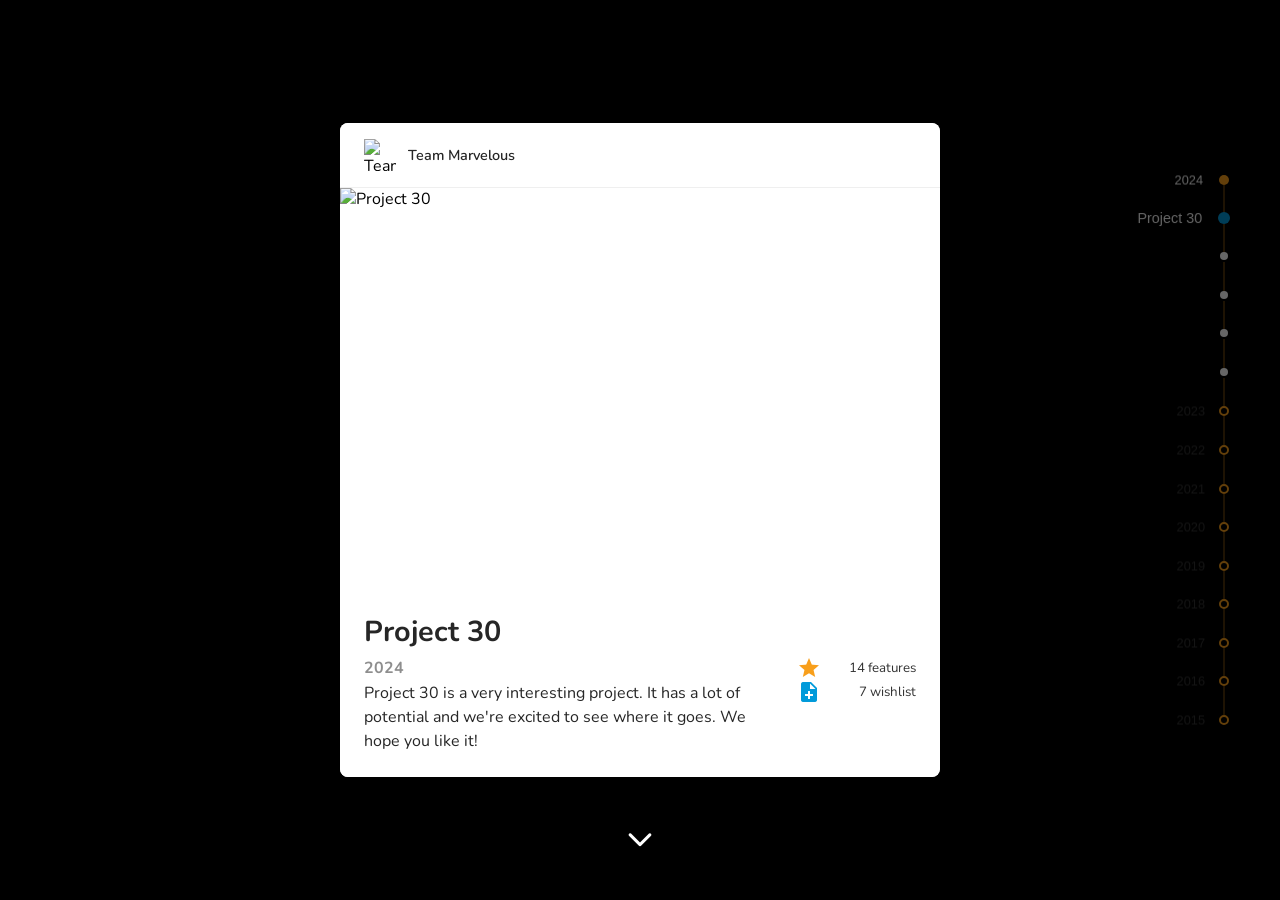
==== index.html @ d54efa5f "Updates" ====
<!doctype html>
<html lang="en">
  <head>
    <meta charset="utf-8" />
    <meta name="viewport" content="width=device-width, initial-scale=1" />
    
		<link href="./_app/immutable/assets/2.CuDhybVO.css" rel="stylesheet">
		<link rel="modulepreload" href="./_app/immutable/entry/start.BtG-6egU.js">
		<link rel="modulepreload" href="./_app/immutable/chunks/B0oz5Fd-.js">
		<link rel="modulepreload" href="./_app/immutable/chunks/B7D_U3YJ.js">
		<link rel="modulepreload" href="./_app/immutable/chunks/BnnYbESU.js">
		<link rel="modulepreload" href="./_app/immutable/chunks/BxOtzc18.js">
		<link rel="modulepreload" href="./_app/immutable/entry/app.BMsmSCIR.js">
		<link rel="modulepreload" href="./_app/immutable/chunks/8NtKeKUa.js">
		<link rel="modulepreload" href="./_app/immutable/chunks/RQvU8z1Y.js">
		<link rel="modulepreload" href="./_app/immutable/chunks/Dx1EFW7C.js">
		<link rel="modulepreload" href="./_app/immutable/nodes/0.Do0iL0iz.js">
		<link rel="modulepreload" href="./_app/immutable/nodes/2.CVY8AYJE.js">
		<link rel="modulepreload" href="./_app/immutable/chunks/C_9NfTqo.js">
		<link rel="modulepreload" href="./_app/immutable/chunks/CAnmf8uT.js">
    <link
      rel="stylesheet"
      href="https://fonts.googleapis.com/css2?family=Material+Symbols+Rounded:opsz,wght,FILL,GRAD@24,400,0,0"
    />

    <title>Planeteer</title>
    <meta
      property="og:image"
      content="https://raw.githubusercontent.com/ghervis/planeteer/refs/heads/gh-pages/images/planeteer.png"
    />
    <meta property="og:title" content="Planeteer" />
    <meta property="og:description" content="Reuse, Refactor, Recycle, Planeteer" />
    <meta property="og:type" content="website" />
    <meta property="og:url" content="https://ghervis.github.io/planeteer/" />
    <meta name="description" content="Ain't nobody got time for that! Rock n' Roll to the world." />
    <meta name="theme-color" content="#F89F1B" />

    <link rel="preconnect" href="https://fonts.googleapis.com" />
    <link rel="preconnect" href="https://fonts.gstatic.com" crossorigin />
    <link
      href="https://fonts.googleapis.com/css2?family=Nunito:ital,wght@0,200..1000;1,200..1000&display=swap"
      rel="stylesheet"
    />
  </head>
  <body>
    <div><!--[--><!--[--><!----><!----><div style="--bg-color: rgb(0, 0, 0);" class="gallery-container svelte-1vor4tb"><!--[!--><div class="loading svelte-1vor4tb">Loading...</div><!--]--></div> <!--[!--><!--]--><!----><!----><!----><!--]--> <!--[!--><!--]--><!--]-->
			
			<script>
				{
					__sveltekit_1yquafp = {
						base: new URL(".", location).pathname.slice(0, -1)
					};

					const element = document.currentScript.parentElement;

					Promise.all([
						import("./_app/immutable/entry/start.BtG-6egU.js"),
						import("./_app/immutable/entry/app.BMsmSCIR.js")
					]).then(([kit, app]) => {
						kit.start(app, element, {
							node_ids: [0, 2],
							data: [null,null],
							form: null,
							error: null
						});
					});
				}
			</script>
		</div>
  </body>
</html>
---- _app/immutable/assets/2.CuDhybVO.css ----
@import"https://fonts.googleapis.com/icon?family=Material+Icons";.timeline-wrapper.svelte-1w5cvtr{position:fixed;right:40px;top:50%;transform:translateY(-50%);height:calc(60vh + 30px);width:32px;z-index:4;opacity:.4;transition:opacity .4s ease;background:transparent;-webkit-backdrop-filter:blur(6px);backdrop-filter:blur(6px);border-radius:10px;cursor:ns-resize}.timeline-wrapper.svelte-1w5cvtr:hover{opacity:1}@media (max-width: 768px){.timeline-wrapper.svelte-1w5cvtr{right:auto;left:20px;width:24px}}.timeline.svelte-1w5cvtr{position:absolute;top:10px;bottom:20px;width:100%;display:flex;flex-direction:column;align-items:center}.timeline-dot.svelte-1w5cvtr,.timeline-year-dot.svelte-1w5cvtr{position:absolute;border:none;border-radius:50%;cursor:pointer;padding:0;left:50%;transform:translate(-50%);transition:all .3s ease}.timeline-dot.svelte-1w5cvtr{width:8px;height:8px;background:#fff;z-index:1;opacity:1;transition:all .3s ease,opacity .3s ease}.timeline-year-dot.svelte-1w5cvtr{width:10px;height:10px;background:rgba(var(--color-orange),1);z-index:2}.timeline-year-dot.svelte-1w5cvtr:not(.active){background:transparent;border:2px solid rgba(var(--color-orange),1)}.timeline-dot.svelte-1w5cvtr:hover,.timeline-dot.active.svelte-1w5cvtr{transform:translate(-50%) scale(1.5);background:rgb(var(--color-blue))}.timeline-title.svelte-1w5cvtr,.timeline-year-label.svelte-1w5cvtr{position:absolute;right:100%;top:50%;transform:translateY(-50%);color:#fff;font-size:.8rem;white-space:nowrap;background:transparent;-webkit-backdrop-filter:blur(6px);backdrop-filter:blur(6px);padding:4px 16px 4px 12px;border-radius:4px;text-align:right;transition:all .3s ease}@media (max-width: 768px){.timeline-title.svelte-1w5cvtr,.timeline-year-label.svelte-1w5cvtr{display:none;right:auto;left:calc(100% + 24px);text-align:left;padding-right:12px;padding-left:16px}}.timeline-title.svelte-1w5cvtr{opacity:0;pointer-events:none;transform:translateY(-50%) scale(.75);padding:4px 3px}.timeline-year-label.svelte-1w5cvtr{opacity:.2;cursor:pointer;pointer-events:auto}.timeline-title.svelte-1w5cvtr:hover,.timeline-year-label.svelte-1w5cvtr:hover{transform:translateY(-50%) translate(5px)}.timeline-year-label.svelte-1w5cvtr:hover{opacity:.8}.timeline-year-label.visible.svelte-1w5cvtr{opacity:1}.timeline-dot.svelte-1w5cvtr:hover .timeline-title:where(.svelte-1w5cvtr),.timeline-dot.active.svelte-1w5cvtr .timeline-title:where(.svelte-1w5cvtr),.timeline-year-label.visible.svelte-1w5cvtr{opacity:1}.timeline-connector.svelte-1w5cvtr{position:absolute;left:50%;transform:translate(-50%);width:2px;background:rgba(var(--color-orange),.3);z-index:0}:root{--color-blue: 0, 154, 218;--color-orange: 248, 159, 27;--color-red: 234, 67, 53;--color-green: 148, 192, 62 }span.material-icons.features.svelte-ww7b40{color:rgb(var(--color-orange))}span.material-icons.wishlist.svelte-ww7b40{color:rgb(var(--color-blue))}.gallery-item.svelte-ww7b40{font-family:Nunito,serif;position:absolute;top:0;left:10%;width:80%;height:100%;transform:translateY(calc(100% * var(--offset, var(--initial-offset, 0))));transition:transform .5s cubic-bezier(.4,0,.2,1);will-change:transform;contain:content;display:flex;justify-content:center;align-items:center;box-sizing:border-box}@media (max-width: 768px){.gallery-item.svelte-ww7b40{padding-bottom:32px}}.content-container.right-content-shown.svelte-ww7b40>.left-content:where(.svelte-ww7b40){width:60%}.content-container.right-content-shown.svelte-ww7b40>.right-content:where(.svelte-ww7b40){width:40%}.left-content.svelte-ww7b40{width:100%;background-color:#fff;transition:width .3s ease;border-top-right-radius:8px;border-bottom-right-radius:8px;max-width:600px}@media (max-width: 768px){.left-content.svelte-ww7b40{border-top-right-radius:8px;border-bottom-right-radius:8px}}.right-content.svelte-ww7b40{width:0;background-color:#fff;border-radius:0 8px 8px 0;max-height:100%;max-width:400px}.right-content-header.svelte-ww7b40{display:flex;align-items:center;padding:1rem 1.5rem;border-bottom:1px solid #efefef;min-height:32px;padding-left:0}button.collapse-button.svelte-ww7b40{background:unset;border:unset;padding:unset;margin:unset;color:unset;outline:unset;cursor:pointer}.right-content-scrollable.svelte-ww7b40{max-height:calc(100% - 6rem);overflow-y:auto;padding:1rem 1.5rem;margin:0}.content-container.svelte-ww7b40{width:100%;max-width:600px;background-color:#fff;border-radius:8px;overflow:hidden;display:flex;flex-direction:row;transition:max-width .3s ease;max-height:700px}.content-container.svelte-ww7b40.right-content-shown{max-width:1000px}@media (max-width: 768px){.content-container.svelte-ww7b40{transform:scale(.9)}}.gallery-image.svelte-ww7b40{width:100%;height:400px;object-fit:cover;position:relative;display:block;max-height:400px}@media (max-width: 768px){.gallery-image.svelte-ww7b40{height:300px}}.item-details.svelte-ww7b40{display:flex;flex-direction:column;position:relative;z-index:2;color:#333;text-align:left;padding:1.5rem;width:100%;box-sizing:border-box}@media (max-width: 768px){.item-details.svelte-ww7b40{padding:1rem}}.details-full-width.svelte-ww7b40{width:100%;margin-bottom:.1rem}.details-horizontal.svelte-ww7b40{display:flex;width:100%}.details-left.svelte-ww7b40,.details-right.svelte-ww7b40{display:flex;flex-direction:column}.details-left.svelte-ww7b40{flex:7;padding-right:1rem}.description.svelte-ww7b40{max-height:117px;overflow-y:auto}.details-right.svelte-ww7b40{flex:2;text-align:right}.details-right.svelte-ww7b40 button:where(.svelte-ww7b40){font-family:Nunito,serif;background:unset;border:unset;padding:unset;margin:unset;color:unset;outline:unset;display:flex;align-items:center;justify-content:flex-end;cursor:pointer}.details-right.svelte-ww7b40 button:where(.svelte-ww7b40) span:where(.svelte-ww7b40):nth-child(1){margin-right:auto}@media (max-width: 768px){.details-right.svelte-ww7b40{padding-left:0}}.team-info.svelte-ww7b40{display:flex;align-items:center;padding:1rem 1.5rem;border-bottom:1px solid #efefef}@media (max-width: 768px){.team-info.svelte-ww7b40{padding:.75rem 1rem}}.team-logo.svelte-ww7b40{width:32px;height:32px;margin-right:.75rem;object-fit:contain}.team-name.svelte-ww7b40{font-size:.9rem;font-weight:600;color:#262626}h2.svelte-ww7b40{margin:0 0 .2rem;font-size:1.8rem;color:#262626}@media (max-width: 768px){h2.svelte-ww7b40{font-size:1.4rem}}p.svelte-ww7b40{margin:0;font-size:1rem;line-height:1.5;color:#262626}@media (max-width: 768px){p.svelte-ww7b40{font-size:.9rem}}.year.svelte-ww7b40{font-size:1rem;font-weight:700;margin:0 0 .1rem;color:#8e8e8e}.item-title.svelte-ww7b40{width:100%}.material-icons.svelte-ww7b40{vertical-align:middle;margin-right:.25rem}.bottom-content.svelte-ww7b40{padding:0;height:0;max-height:0}.bottom-content.svelte-ww7b40.show-bottom-content{height:180px;max-height:180px;padding:1rem;box-sizing:border-box}.bottom-content.svelte-ww7b40.show-bottom-content ul.bottom-content-scrollable:where(.svelte-ww7b40){overflow-y:auto;max-height:calc(100% - 2rem);padding:1rem 0 0 1.5rem;margin:0}.bottom-content.svelte-ww7b40 .bottom-content-header:where(.svelte-ww7b40){display:flex;align-items:center}@media (max-width: 1100px){.full-item-field-detail.svelte-ww7b40{display:none}}.nav-button.svelte-1gaw1qm{position:fixed;left:50%;transform:translate(-50%);z-index:3;background:transparent;border:none;color:#fff;padding:1rem;font-size:48px;cursor:pointer;width:80px;height:80px;display:flex;align-items:center;justify-content:center}.nav-button.svelte-1gaw1qm:hover{background:transparent}.prev.svelte-1gaw1qm{top:20px}.next.svelte-1gaw1qm{bottom:20px}.material-symbols-rounded.svelte-1gaw1qm{font-variation-settings:"FILL" 0,"wght" 400,"GRAD" 0,"opsz" 48;font-size:inherit}.gallery-container.svelte-1vor4tb{width:100%;height:100vh;position:relative;overflow:hidden;touch-action:none;background:var(--bg-color);transition:background-color .5s ease-in-out}.background.svelte-1vor4tb{position:absolute;top:0;left:0;width:100%;height:100%;background-image:var(--bg-image);background-size:cover;background-position:center;z-index:0;transition:background-image .5s ease-in-out}.background.svelte-1vor4tb:before{content:"";position:absolute;top:0;right:0;bottom:0;left:0;background:linear-gradient(180deg,#0000001a,#000);backdrop-filter:blur(10px);-webkit-backdrop-filter:blur(10px)}html{scroll-snap-type:y mandatory;overflow-y:scroll}body{margin:0;padding:0}.loading.svelte-1vor4tb{position:absolute;top:50%;left:50%;transform:translate(-50%,-50%);color:#fff;font-size:1.2rem}
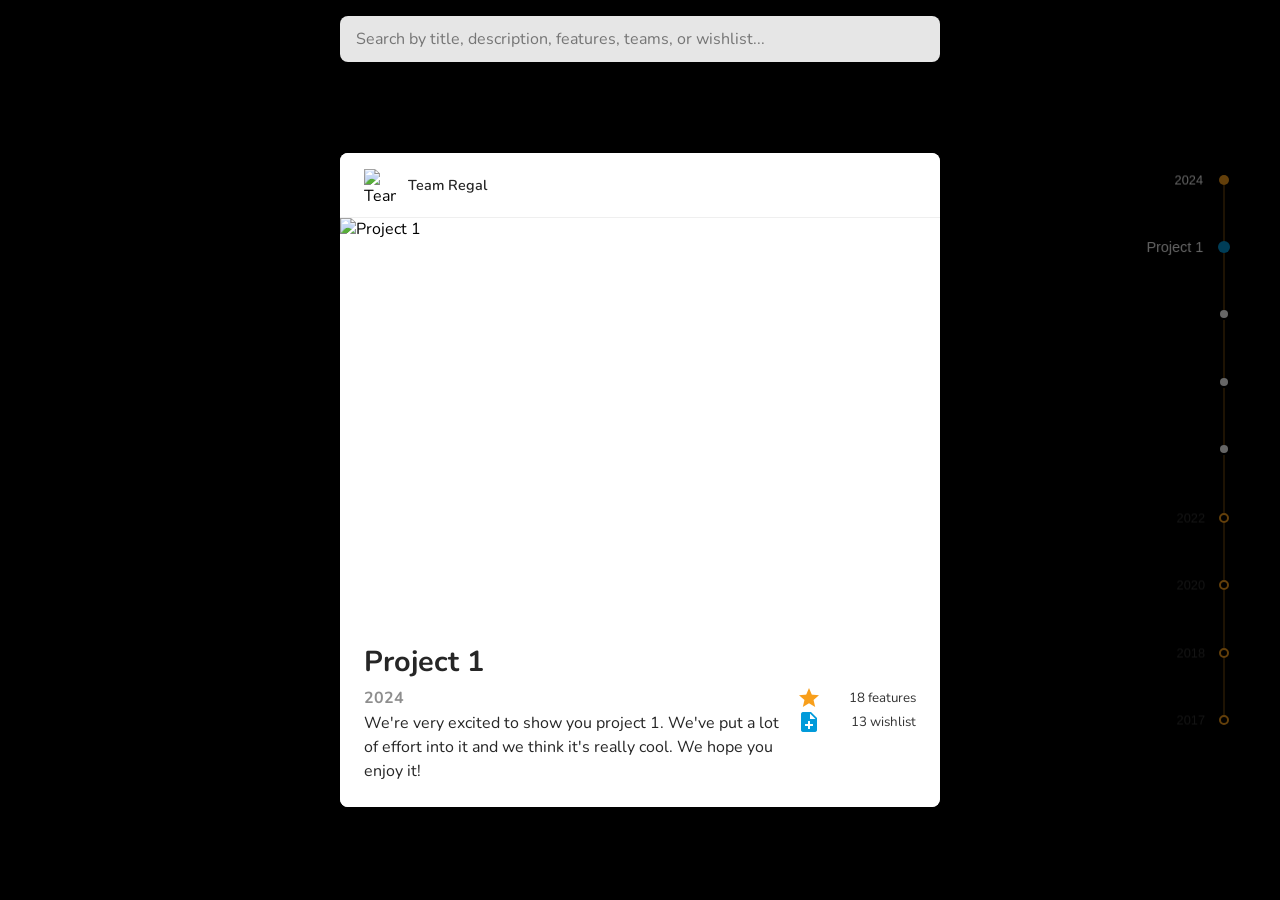
==== commit d2766b52: "Updates" ====
--- a/index.html
+++ b/index.html
@@ -4,20 +4,20 @@
     <meta charset="utf-8" />
     <meta name="viewport" content="width=device-width, initial-scale=1" />
     
-		<link href="./_app/immutable/assets/2.CuDhybVO.css" rel="stylesheet">
-		<link rel="modulepreload" href="./_app/immutable/entry/start.BtG-6egU.js">
-		<link rel="modulepreload" href="./_app/immutable/chunks/B0oz5Fd-.js">
-		<link rel="modulepreload" href="./_app/immutable/chunks/B7D_U3YJ.js">
-		<link rel="modulepreload" href="./_app/immutable/chunks/BnnYbESU.js">
-		<link rel="modulepreload" href="./_app/immutable/chunks/BxOtzc18.js">
-		<link rel="modulepreload" href="./_app/immutable/entry/app.BMsmSCIR.js">
-		<link rel="modulepreload" href="./_app/immutable/chunks/8NtKeKUa.js">
-		<link rel="modulepreload" href="./_app/immutable/chunks/RQvU8z1Y.js">
-		<link rel="modulepreload" href="./_app/immutable/chunks/Dx1EFW7C.js">
-		<link rel="modulepreload" href="./_app/immutable/nodes/0.Do0iL0iz.js">
-		<link rel="modulepreload" href="./_app/immutable/nodes/2.CVY8AYJE.js">
-		<link rel="modulepreload" href="./_app/immutable/chunks/C_9NfTqo.js">
-		<link rel="modulepreload" href="./_app/immutable/chunks/CAnmf8uT.js">
+		<link href="./_app/immutable/assets/2.BUpnsrVf.css" rel="stylesheet">
+		<link rel="modulepreload" href="./_app/immutable/entry/start.DqGJaXTr.js">
+		<link rel="modulepreload" href="./_app/immutable/chunks/C35zozBn.js">
+		<link rel="modulepreload" href="./_app/immutable/chunks/IzBXGBAU.js">
+		<link rel="modulepreload" href="./_app/immutable/chunks/C_ap5K7M.js">
+		<link rel="modulepreload" href="./_app/immutable/chunks/8AIisd1B.js">
+		<link rel="modulepreload" href="./_app/immutable/entry/app.CeAHytTu.js">
+		<link rel="modulepreload" href="./_app/immutable/chunks/DQSdz0le.js">
+		<link rel="modulepreload" href="./_app/immutable/chunks/BuSb8nyt.js">
+		<link rel="modulepreload" href="./_app/immutable/chunks/Dui2HwBD.js">
+		<link rel="modulepreload" href="./_app/immutable/nodes/0.BDN2TZYh.js">
+		<link rel="modulepreload" href="./_app/immutable/nodes/2.CTAC4tTc.js">
+		<link rel="modulepreload" href="./_app/immutable/chunks/CnhSdETM.js">
+		<link rel="modulepreload" href="./_app/immutable/chunks/Dq9QsnMz.js">
     <link
       rel="stylesheet"
       href="https://fonts.googleapis.com/css2?family=Material+Symbols+Rounded:opsz,wght,FILL,GRAD@24,400,0,0"
@@ -43,19 +43,19 @@
     />
   </head>
   <body>
-    <div><!--[--><!--[--><!----><!----><div style="--bg-color: rgb(0, 0, 0);" class="gallery-container svelte-1vor4tb"><!--[!--><div class="loading svelte-1vor4tb">Loading...</div><!--]--></div> <!--[!--><!--]--><!----><!----><!----><!--]--> <!--[!--><!--]--><!--]-->
+    <div><!--[--><!--[--><!----><!----><div class="search-wrapper svelte-egryol"><div class="search-container svelte-egryol"><input type="text" class="search-input svelte-egryol" placeholder="Search by title, description, features, teams, or wishlist..." value=""> <!--[!--><!--]--></div></div><!----> <div style="--bg-color: rgb(0, 0, 0);" class="gallery-container svelte-1wf5hht"><!--[!--><!--[!--><div class="loading svelte-1wf5hht">Loading...</div><!--]--><!--]--></div> <!--[!--><!--]--><!----><!----><!----><!--]--> <!--[!--><!--]--><!--]-->
 			
 			<script>
 				{
-					__sveltekit_1yquafp = {
+					__sveltekit_1pl9yut = {
 						base: new URL(".", location).pathname.slice(0, -1)
 					};
 
 					const element = document.currentScript.parentElement;
 
 					Promise.all([
-						import("./_app/immutable/entry/start.BtG-6egU.js"),
-						import("./_app/immutable/entry/app.BMsmSCIR.js")
+						import("./_app/immutable/entry/start.DqGJaXTr.js"),
+						import("./_app/immutable/entry/app.CeAHytTu.js")
 					]).then(([kit, app]) => {
 						kit.start(app, element, {
 							node_ids: [0, 2],
--- a/_app/immutable/assets/2.BUpnsrVf.css
+++ b/_app/immutable/assets/2.BUpnsrVf.css
@@ -0,0 +1 @@
+@import"https://fonts.googleapis.com/icon?family=Material+Icons";.timeline-wrapper.svelte-1w5cvtr{position:fixed;right:40px;top:50%;transform:translateY(-50%);height:calc(60vh + 30px);width:32px;z-index:4;opacity:.4;transition:opacity .4s ease;background:transparent;-webkit-backdrop-filter:blur(6px);backdrop-filter:blur(6px);border-radius:10px;cursor:ns-resize}.timeline-wrapper.svelte-1w5cvtr:hover{opacity:1}@media (max-width: 768px){.timeline-wrapper.svelte-1w5cvtr{right:auto;left:20px;width:24px}}.timeline.svelte-1w5cvtr{position:absolute;top:10px;bottom:20px;width:100%;display:flex;flex-direction:column;align-items:center}.timeline-dot.svelte-1w5cvtr,.timeline-year-dot.svelte-1w5cvtr{position:absolute;border:none;border-radius:50%;cursor:pointer;padding:0;left:50%;transform:translate(-50%);transition:all .3s ease}.timeline-dot.svelte-1w5cvtr{width:8px;height:8px;background:#fff;z-index:1;opacity:1;transition:all .3s ease,opacity .3s ease}.timeline-year-dot.svelte-1w5cvtr{width:10px;height:10px;background:rgba(var(--color-orange),1);z-index:2}.timeline-year-dot.svelte-1w5cvtr:not(.active){background:transparent;border:2px solid rgba(var(--color-orange),1)}.timeline-dot.svelte-1w5cvtr:hover,.timeline-dot.active.svelte-1w5cvtr{transform:translate(-50%) scale(1.5);background:rgb(var(--color-blue))}.timeline-title.svelte-1w5cvtr,.timeline-year-label.svelte-1w5cvtr{position:absolute;right:100%;top:50%;transform:translateY(-50%);color:#fff;font-size:.8rem;white-space:nowrap;background:transparent;-webkit-backdrop-filter:blur(6px);backdrop-filter:blur(6px);padding:4px 16px 4px 12px;border-radius:4px;text-align:right;transition:all .3s ease}@media (max-width: 768px){.timeline-title.svelte-1w5cvtr,.timeline-year-label.svelte-1w5cvtr{display:none;right:auto;left:calc(100% + 24px);text-align:left;padding-right:12px;padding-left:16px}}.timeline-title.svelte-1w5cvtr{opacity:0;pointer-events:none;transform:translateY(-50%) scale(.75);padding:4px 3px}.timeline-year-label.svelte-1w5cvtr{opacity:.2;cursor:pointer;pointer-events:auto}.timeline-title.svelte-1w5cvtr:hover,.timeline-year-label.svelte-1w5cvtr:hover{transform:translateY(-50%) translate(5px)}.timeline-year-label.svelte-1w5cvtr:hover{opacity:.8}.timeline-year-label.visible.svelte-1w5cvtr{opacity:1}.timeline-dot.svelte-1w5cvtr:hover .timeline-title:where(.svelte-1w5cvtr),.timeline-dot.active.svelte-1w5cvtr .timeline-title:where(.svelte-1w5cvtr),.timeline-year-label.visible.svelte-1w5cvtr{opacity:1}.timeline-connector.svelte-1w5cvtr{position:absolute;left:50%;transform:translate(-50%);width:2px;background:rgba(var(--color-orange),.3);z-index:0}:root{--color-blue: 0, 154, 218;--color-orange: 248, 159, 27;--color-red: 234, 67, 53;--color-green: 148, 192, 62 }span.material-icons.features.svelte-cksm09{color:rgb(var(--color-orange))}span.material-icons.wishlist.svelte-cksm09{color:rgb(var(--color-blue))}.gallery-item.svelte-cksm09{font-family:Nunito,serif;position:absolute;top:60px;left:10%;width:80%;height:calc(100% - 60px);transform:translateY(calc(100% * var(--offset, var(--initial-offset, 0))));transition:transform .5s cubic-bezier(.4,0,.2,1);will-change:transform;contain:content;display:flex;justify-content:center;align-items:center;box-sizing:border-box}@media (max-width: 768px){.gallery-item.svelte-cksm09{padding-bottom:32px;top:80px;height:calc(100% - 80px)}}.content-container.right-content-shown.svelte-cksm09>.left-content:where(.svelte-cksm09){width:60%}.content-container.right-content-shown.svelte-cksm09>.right-content:where(.svelte-cksm09){width:40%}.left-content.svelte-cksm09{width:100%;background-color:#fff;transition:width .3s ease;border-top-right-radius:8px;border-bottom-right-radius:8px;max-width:600px}@media (max-width: 768px){.left-content.svelte-cksm09{border-top-right-radius:8px;border-bottom-right-radius:8px}}.right-content.svelte-cksm09{width:0;background-color:#fff;border-radius:0 8px 8px 0;max-height:100%;max-width:400px}.right-content-header.svelte-cksm09{display:flex;align-items:center;padding:1rem 1.5rem;border-bottom:1px solid #efefef;min-height:32px;padding-left:0}button.collapse-button.svelte-cksm09{background:unset;border:unset;padding:unset;margin:unset;color:unset;outline:unset;cursor:pointer}.right-content-scrollable.svelte-cksm09{max-height:calc(100% - 6rem);overflow-y:auto;padding:1rem 1.5rem;margin:0}.content-container.svelte-cksm09{width:100%;max-width:600px;background-color:#fff;border-radius:8px;overflow:hidden;display:flex;flex-direction:row;transition:max-width .3s ease;max-height:700px}.content-container.svelte-cksm09.right-content-shown{max-width:1000px}@media (max-width: 768px){.content-container.svelte-cksm09{transform:scale(.9)}}.gallery-image.svelte-cksm09{width:100%;height:400px;object-fit:cover;position:relative;display:block;max-height:400px}@media (max-width: 768px){.gallery-image.svelte-cksm09{height:300px}}.item-details.svelte-cksm09{display:flex;flex-direction:column;position:relative;z-index:2;color:#333;text-align:left;padding:1.5rem;width:100%;box-sizing:border-box}@media (max-width: 768px){.item-details.svelte-cksm09{padding:1rem}}.details-full-width.svelte-cksm09{width:100%;margin-bottom:.1rem}.details-horizontal.svelte-cksm09{display:flex;width:100%}.details-left.svelte-cksm09,.details-right.svelte-cksm09{display:flex;flex-direction:column}.details-left.svelte-cksm09{flex:7;padding-right:1rem}.description.svelte-cksm09{max-height:117px;overflow-y:auto}.details-right.svelte-cksm09{flex:2;text-align:right}.details-right.svelte-cksm09 button:where(.svelte-cksm09){font-family:Nunito,serif;background:unset;border:unset;padding:unset;margin:unset;color:unset;outline:unset;display:flex;align-items:center;justify-content:flex-end;cursor:pointer}.details-right.svelte-cksm09 button:where(.svelte-cksm09) span:where(.svelte-cksm09):nth-child(1){margin-right:auto}@media (max-width: 768px){.details-right.svelte-cksm09{padding-left:0}}.team-info.svelte-cksm09{display:flex;align-items:center;padding:1rem 1.5rem;border-bottom:1px solid #efefef}@media (max-width: 768px){.team-info.svelte-cksm09{padding:.75rem 1rem}}.team-logo.svelte-cksm09{width:32px;height:32px;margin-right:.75rem;object-fit:contain}.team-name.svelte-cksm09{font-size:.9rem;font-weight:600;color:#262626}h2.svelte-cksm09{margin:0 0 .2rem;font-size:1.8rem;color:#262626}@media (max-width: 768px){h2.svelte-cksm09{font-size:1.4rem}}p.svelte-cksm09{margin:0;font-size:1rem;line-height:1.5;color:#262626}@media (max-width: 768px){p.svelte-cksm09{font-size:.9rem}}.year.svelte-cksm09{font-size:1rem;font-weight:700;margin:0 0 .1rem;color:#8e8e8e}.item-title.svelte-cksm09{width:100%}.material-icons.svelte-cksm09{vertical-align:middle;margin-right:.25rem}.bottom-content.svelte-cksm09{padding:0;height:0;max-height:0}.bottom-content.svelte-cksm09.show-bottom-content{height:180px;max-height:180px;padding:1rem;box-sizing:border-box}.bottom-content.svelte-cksm09.show-bottom-content ul.bottom-content-scrollable:where(.svelte-cksm09){overflow-y:auto;max-height:calc(100% - 2rem);padding:1rem 0 0 1.5rem;margin:0}.bottom-content.svelte-cksm09 .bottom-content-header:where(.svelte-cksm09){display:flex;align-items:center}@media (max-width: 1100px){.full-item-field-detail.svelte-cksm09{display:none}}.search-wrapper.svelte-egryol{position:fixed;top:1rem;left:10%;width:80%;z-index:1000;display:flex;justify-content:center}.search-container.svelte-egryol{width:100%;max-width:600px;transition:max-width .3s ease;position:relative}.search-input.svelte-egryol{width:100%;padding:.75rem 1rem;border:none;border-radius:8px;background:#ffffffe6;backdrop-filter:blur(10px);-webkit-backdrop-filter:blur(10px);font-family:Nunito,sans-serif;font-size:1rem;color:#262626;box-shadow:0 2px 8px #0000001a;transition:all .3s ease;box-sizing:border-box}.search-input.svelte-egryol:focus{outline:none;background:#fff;box-shadow:0 4px 12px #00000026}.results-counter.svelte-egryol{position:absolute;left:0;right:0;text-align:center;padding:.5rem;color:#ffffffe6;font-size:.9rem;font-family:Nunito,sans-serif;text-shadow:0 1px 2px rgba(0,0,0,.2);margin-top:.25rem;text-align:right;padding-right:0}.results-counter.no-results.svelte-egryol{color:#ffc8c8e6}@media (max-width: 768px){.search-wrapper.svelte-egryol{transform:scale(.9)}.results-counter.svelte-egryol{font-size:.8rem}}.nav-button.svelte-14p76ej{position:fixed;left:50%;transform:translate(-50%);z-index:3;background:transparent;border:none;color:#fff;padding:1rem;font-size:48px;cursor:pointer;width:80px;height:80px;display:flex;align-items:center;justify-content:center}.nav-button.svelte-14p76ej:hover{background:transparent}.prev.svelte-14p76ej{top:70px}.next.svelte-14p76ej{bottom:60px}@media (max-width: 768px){.nav-button.svelte-14p76ej{left:auto;right:5px;transform:none;width:36px;height:36px;font-size:36px;padding:.5em}.prev.svelte-14p76ej{top:30%}.next.svelte-14p76ej{bottom:30%}}.material-symbols-rounded.svelte-14p76ej{font-variation-settings:"FILL" 0,"wght" 400,"GRAD" 0,"opsz" 48;font-size:inherit}.gallery-container.svelte-1wf5hht{width:100%;height:100vh;position:relative;overflow:hidden;touch-action:none;background:var(--bg-color);transition:background-color .5s ease-in-out}.background.svelte-1wf5hht{position:absolute;top:0;left:0;width:100%;height:100%;background-image:var(--bg-image);background-size:cover;background-position:center;z-index:0;transition:background-image .5s ease-in-out}.background.svelte-1wf5hht:before{content:"";position:absolute;top:0;right:0;bottom:0;left:0;background:linear-gradient(180deg,#0000001a,#000);backdrop-filter:blur(10px);-webkit-backdrop-filter:blur(10px)}html{scroll-snap-type:y mandatory;overflow-y:scroll}body{margin:0;padding:0}.loading.svelte-1wf5hht{position:absolute;top:50%;left:50%;transform:translate(-50%,-50%);color:#fff;font-size:1.2rem}.no-results.svelte-1wf5hht{position:absolute;top:50%;left:50%;transform:translate(-50%,-50%);color:#fff;font-size:1.2rem;text-align:center}
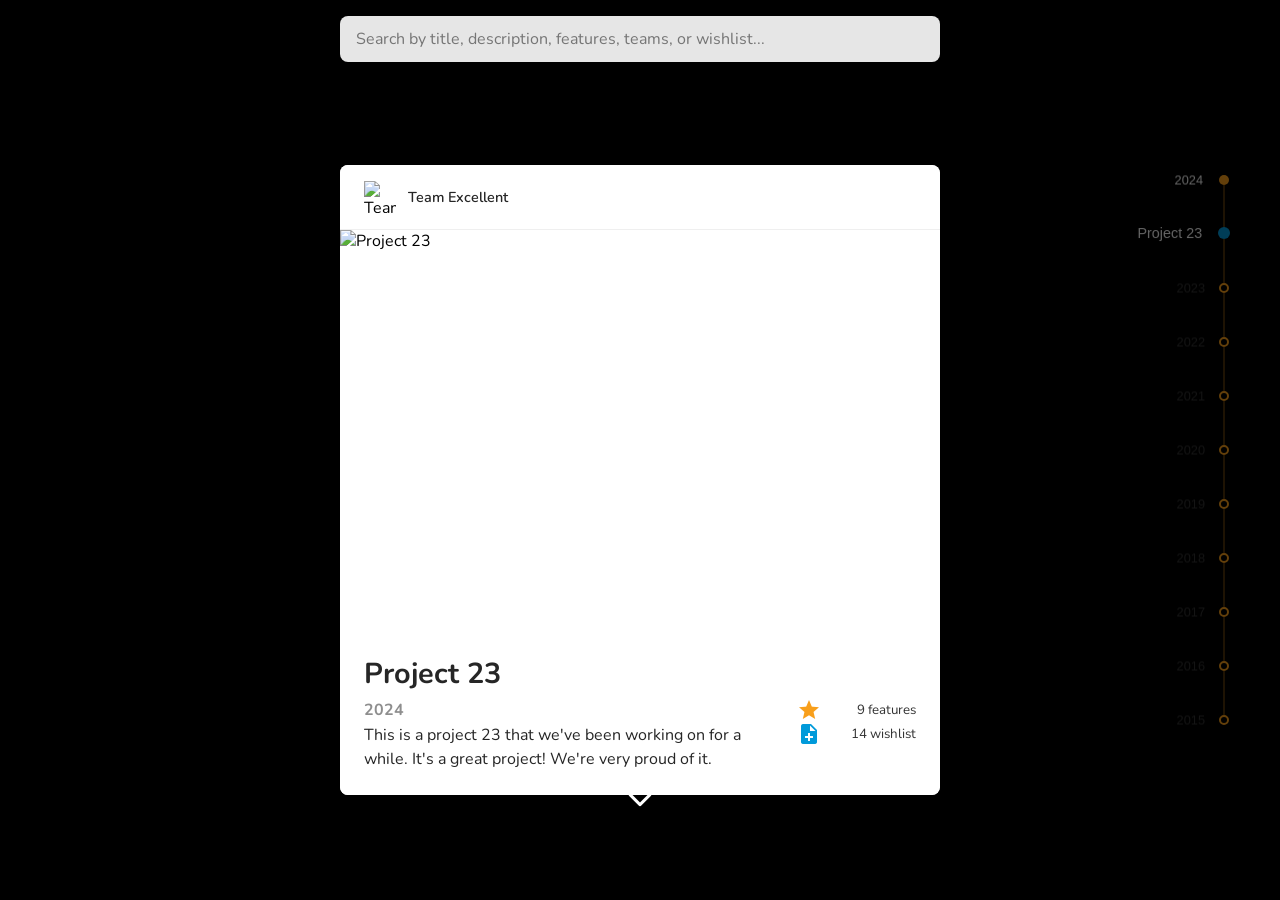
==== commit 60bef500: "Updates" ====
--- a/index.html
+++ b/index.html
@@ -4,18 +4,18 @@
     <meta charset="utf-8" />
     <meta name="viewport" content="width=device-width, initial-scale=1" />
     
-		<link href="./_app/immutable/assets/2.BUpnsrVf.css" rel="stylesheet">
-		<link rel="modulepreload" href="./_app/immutable/entry/start.DqGJaXTr.js">
-		<link rel="modulepreload" href="./_app/immutable/chunks/C35zozBn.js">
+		<link href="./_app/immutable/assets/2.DR2ooEV1.css" rel="stylesheet">
+		<link rel="modulepreload" href="./_app/immutable/entry/start.yQ0Zn6o1.js">
+		<link rel="modulepreload" href="./_app/immutable/chunks/DRlhQYJe.js">
 		<link rel="modulepreload" href="./_app/immutable/chunks/IzBXGBAU.js">
-		<link rel="modulepreload" href="./_app/immutable/chunks/C_ap5K7M.js">
+		<link rel="modulepreload" href="./_app/immutable/chunks/CisdJSqo.js">
 		<link rel="modulepreload" href="./_app/immutable/chunks/8AIisd1B.js">
-		<link rel="modulepreload" href="./_app/immutable/entry/app.CeAHytTu.js">
+		<link rel="modulepreload" href="./_app/immutable/entry/app.C6O5eKnf.js">
 		<link rel="modulepreload" href="./_app/immutable/chunks/DQSdz0le.js">
 		<link rel="modulepreload" href="./_app/immutable/chunks/BuSb8nyt.js">
 		<link rel="modulepreload" href="./_app/immutable/chunks/Dui2HwBD.js">
 		<link rel="modulepreload" href="./_app/immutable/nodes/0.BDN2TZYh.js">
-		<link rel="modulepreload" href="./_app/immutable/nodes/2.CTAC4tTc.js">
+		<link rel="modulepreload" href="./_app/immutable/nodes/2.GK67kkYH.js">
 		<link rel="modulepreload" href="./_app/immutable/chunks/CnhSdETM.js">
 		<link rel="modulepreload" href="./_app/immutable/chunks/Dq9QsnMz.js">
     <link
@@ -47,15 +47,15 @@
 			
 			<script>
 				{
-					__sveltekit_1pl9yut = {
+					__sveltekit_1c2q3aw = {
 						base: new URL(".", location).pathname.slice(0, -1)
 					};
 
 					const element = document.currentScript.parentElement;
 
 					Promise.all([
-						import("./_app/immutable/entry/start.DqGJaXTr.js"),
-						import("./_app/immutable/entry/app.CeAHytTu.js")
+						import("./_app/immutable/entry/start.yQ0Zn6o1.js"),
+						import("./_app/immutable/entry/app.C6O5eKnf.js")
 					]).then(([kit, app]) => {
 						kit.start(app, element, {
 							node_ids: [0, 2],
--- a/_app/immutable/assets/2.DR2ooEV1.css
+++ b/_app/immutable/assets/2.DR2ooEV1.css
@@ -0,0 +1 @@
+@import"https://fonts.googleapis.com/icon?family=Material+Icons";.timeline-wrapper.svelte-1w5cvtr{position:fixed;right:40px;top:50%;transform:translateY(-50%);height:calc(60vh + 30px);width:32px;z-index:4;opacity:.4;transition:opacity .4s ease;background:transparent;-webkit-backdrop-filter:blur(6px);backdrop-filter:blur(6px);border-radius:10px;cursor:ns-resize}.timeline-wrapper.svelte-1w5cvtr:hover{opacity:1}@media (max-width: 768px){.timeline-wrapper.svelte-1w5cvtr{right:auto;left:20px;width:24px}}.timeline.svelte-1w5cvtr{position:absolute;top:10px;bottom:20px;width:100%;display:flex;flex-direction:column;align-items:center}.timeline-dot.svelte-1w5cvtr,.timeline-year-dot.svelte-1w5cvtr{position:absolute;border:none;border-radius:50%;cursor:pointer;padding:0;left:50%;transform:translate(-50%);transition:all .3s ease}.timeline-dot.svelte-1w5cvtr{width:8px;height:8px;background:#fff;z-index:1;opacity:1;transition:all .3s ease,opacity .3s ease}.timeline-year-dot.svelte-1w5cvtr{width:10px;height:10px;background:rgba(var(--color-orange),1);z-index:2}.timeline-year-dot.svelte-1w5cvtr:not(.active){background:transparent;border:2px solid rgba(var(--color-orange),1)}.timeline-dot.svelte-1w5cvtr:hover,.timeline-dot.active.svelte-1w5cvtr{transform:translate(-50%) scale(1.5);background:rgb(var(--color-blue))}.timeline-title.svelte-1w5cvtr,.timeline-year-label.svelte-1w5cvtr{position:absolute;right:100%;top:50%;transform:translateY(-50%);color:#fff;font-size:.8rem;white-space:nowrap;background:transparent;-webkit-backdrop-filter:blur(6px);backdrop-filter:blur(6px);padding:4px 16px 4px 12px;border-radius:4px;text-align:right;transition:all .3s ease}@media (max-width: 768px){.timeline-title.svelte-1w5cvtr,.timeline-year-label.svelte-1w5cvtr{display:none;right:auto;left:calc(100% + 24px);text-align:left;padding-right:12px;padding-left:16px}}.timeline-title.svelte-1w5cvtr{opacity:0;pointer-events:none;transform:translateY(-50%) scale(.75);padding:4px 3px}.timeline-year-label.svelte-1w5cvtr{opacity:.2;cursor:pointer;pointer-events:auto}.timeline-title.svelte-1w5cvtr:hover,.timeline-year-label.svelte-1w5cvtr:hover{transform:translateY(-50%) translate(5px)}.timeline-year-label.svelte-1w5cvtr:hover{opacity:.8}.timeline-year-label.visible.svelte-1w5cvtr{opacity:1}.timeline-dot.svelte-1w5cvtr:hover .timeline-title:where(.svelte-1w5cvtr),.timeline-dot.active.svelte-1w5cvtr .timeline-title:where(.svelte-1w5cvtr),.timeline-year-label.visible.svelte-1w5cvtr{opacity:1}.timeline-connector.svelte-1w5cvtr{position:absolute;left:50%;transform:translate(-50%);width:2px;background:rgba(var(--color-orange),.3);z-index:0}:root{--color-blue: 0, 154, 218;--color-orange: 248, 159, 27;--color-red: 234, 67, 53;--color-green: 148, 192, 62 }span.material-icons.features.svelte-zfbn7{color:rgb(var(--color-orange))}span.material-icons.wishlist.svelte-zfbn7{color:rgb(var(--color-blue))}.gallery-item.svelte-zfbn7{font-family:Nunito,serif;position:absolute;top:60px;left:10%;width:80%;height:calc(100% - 60px);transform:translateY(calc(100% * var(--offset, var(--initial-offset, 0))));transition:transform .5s cubic-bezier(.4,0,.2,1);will-change:transform;contain:content;display:flex;justify-content:center;align-items:center;box-sizing:border-box}@media (max-width: 768px){.gallery-item.svelte-zfbn7{padding-bottom:32px;top:80px;height:calc(100% - 80px)}}.content-container.right-content-shown.svelte-zfbn7>.left-content:where(.svelte-zfbn7){width:60%}.content-container.right-content-shown.svelte-zfbn7>.right-content:where(.svelte-zfbn7){width:40%}.left-content.svelte-zfbn7{width:100%;background-color:#fff;transition:width .3s ease;border-top-right-radius:8px;border-bottom-right-radius:8px;max-width:600px}@media (max-width: 768px){.left-content.svelte-zfbn7{border-top-right-radius:8px;border-bottom-right-radius:8px}}.right-content.svelte-zfbn7{width:0;background-color:#fff;border-radius:0 8px 8px 0;max-height:100%;max-width:400px}.right-content-header.svelte-zfbn7{display:flex;align-items:center;padding:1rem 1.5rem;border-bottom:1px solid #efefef;min-height:32px;padding-left:0}button.collapse-button.svelte-zfbn7{background:unset;border:unset;padding:unset;margin:unset;color:unset;outline:unset;cursor:pointer}.right-content-scrollable.svelte-zfbn7{max-height:calc(100% - 6rem);overflow-y:auto;padding:1rem 1.5rem;margin:0}.content-container.svelte-zfbn7{width:100%;max-width:600px;background-color:#fff;border-radius:8px;overflow:hidden;display:flex;flex-direction:row;transition:max-width .3s ease;max-height:700px}.content-container.svelte-zfbn7.right-content-shown{max-width:1000px}@media (max-width: 768px){.content-container.svelte-zfbn7{transform:scale(.9)}}.gallery-image.svelte-zfbn7{width:100%;height:400px;object-fit:cover;position:relative;display:block;max-height:400px}@media (max-width: 768px){.gallery-image.svelte-zfbn7{height:300px}}.item-details.svelte-zfbn7{display:flex;flex-direction:column;position:relative;z-index:2;color:#333;text-align:left;padding:1.5rem;width:100%;box-sizing:border-box}@media (max-width: 768px){.item-details.svelte-zfbn7{padding:1rem}}.details-full-width.svelte-zfbn7{width:100%;margin-bottom:.1rem}.details-horizontal.svelte-zfbn7{display:flex;width:100%}.details-left.svelte-zfbn7,.details-right.svelte-zfbn7{display:flex;flex-direction:column}.details-left.svelte-zfbn7{flex:7;padding-right:1rem}.description.svelte-zfbn7{max-height:117px;overflow-y:auto}.details-right.svelte-zfbn7{flex:2;text-align:right}.details-right.svelte-zfbn7 button:where(.svelte-zfbn7){font-family:Nunito,serif;background:unset;border:unset;padding:unset;margin:unset;color:unset;outline:unset;display:flex;align-items:center;justify-content:flex-end;cursor:pointer}.details-right.svelte-zfbn7 button:where(.svelte-zfbn7) span:where(.svelte-zfbn7):nth-child(1){margin-right:auto}@media (max-width: 768px){.details-right.svelte-zfbn7{padding-left:0}}.team-info.svelte-zfbn7{display:flex;align-items:center;padding:1rem 1.5rem;border-bottom:1px solid #efefef}@media (max-width: 768px){.team-info.svelte-zfbn7{padding:.75rem 1rem}}.team-logo.svelte-zfbn7{width:32px;height:32px;margin-right:.75rem;object-fit:contain}.team-name.svelte-zfbn7{font-size:.9rem;font-weight:600;color:#262626}h2.svelte-zfbn7{margin:0 0 .2rem;font-size:1.8rem;color:#262626}@media (max-width: 768px){h2.svelte-zfbn7{font-size:1.4rem}}p.svelte-zfbn7{margin:0;font-size:1rem;line-height:1.5;color:#262626}@media (max-width: 768px){p.svelte-zfbn7{font-size:.9rem}}.year.svelte-zfbn7{font-size:1rem;font-weight:700;margin:0 0 .1rem;color:#8e8e8e}.item-title.svelte-zfbn7{width:100%}.material-icons.svelte-zfbn7{vertical-align:middle;margin-right:.25rem}.bottom-content.svelte-zfbn7{padding:0;height:0;max-height:0;overflow:hidden;position:relative;background:#fff;transition:all .3s ease}.bottom-content.svelte-zfbn7.show-bottom-content{height:180px;max-height:180px;padding:1rem;box-sizing:border-box}.bottom-content-header.svelte-zfbn7{display:flex;align-items:center;position:sticky;top:0;background:#fff;z-index:2;padding-bottom:.5rem}.bottom-content-scrollable.svelte-zfbn7{overflow-y:auto;max-height:calc(180px - 3rem);padding:.5rem 0 0 1.5rem;margin:0;-webkit-overflow-scrolling:touch;list-style-position:outside}.bottom-content-scrollable.svelte-zfbn7 li:where(.svelte-zfbn7){margin-bottom:.5rem;line-height:1.4}@media (max-width: 1100px){.full-item-field-detail.svelte-zfbn7{display:none}}.search-wrapper.svelte-egryol{position:fixed;top:1rem;left:10%;width:80%;z-index:1000;display:flex;justify-content:center}.search-container.svelte-egryol{width:100%;max-width:600px;transition:max-width .3s ease;position:relative}.search-input.svelte-egryol{width:100%;padding:.75rem 1rem;border:none;border-radius:8px;background:#ffffffe6;backdrop-filter:blur(10px);-webkit-backdrop-filter:blur(10px);font-family:Nunito,sans-serif;font-size:1rem;color:#262626;box-shadow:0 2px 8px #0000001a;transition:all .3s ease;box-sizing:border-box}.search-input.svelte-egryol:focus{outline:none;background:#fff;box-shadow:0 4px 12px #00000026}.results-counter.svelte-egryol{position:absolute;left:0;right:0;text-align:center;padding:.5rem;color:#ffffffe6;font-size:.9rem;font-family:Nunito,sans-serif;text-shadow:0 1px 2px rgba(0,0,0,.2);margin-top:.25rem;text-align:right;padding-right:0}.results-counter.no-results.svelte-egryol{color:#ffc8c8e6}@media (max-width: 768px){.search-wrapper.svelte-egryol{transform:scale(.9)}.results-counter.svelte-egryol{font-size:.8rem}}.nav-button.svelte-14p76ej{position:fixed;left:50%;transform:translate(-50%);z-index:3;background:transparent;border:none;color:#fff;padding:1rem;font-size:48px;cursor:pointer;width:80px;height:80px;display:flex;align-items:center;justify-content:center}.nav-button.svelte-14p76ej:hover{background:transparent}.prev.svelte-14p76ej{top:70px}.next.svelte-14p76ej{bottom:60px}@media (max-width: 768px){.nav-button.svelte-14p76ej{left:auto;right:5px;transform:none;width:36px;height:36px;font-size:36px;padding:.5em}.prev.svelte-14p76ej{top:30%}.next.svelte-14p76ej{bottom:30%}}.material-symbols-rounded.svelte-14p76ej{font-variation-settings:"FILL" 0,"wght" 400,"GRAD" 0,"opsz" 48;font-size:inherit}.gallery-container.svelte-1wf5hht{width:100%;height:100vh;position:relative;overflow:hidden;touch-action:none;background:var(--bg-color);transition:background-color .5s ease-in-out}.background.svelte-1wf5hht{position:absolute;top:0;left:0;width:100%;height:100%;background-image:var(--bg-image);background-size:cover;background-position:center;z-index:0;transition:background-image .5s ease-in-out}.background.svelte-1wf5hht:before{content:"";position:absolute;top:0;right:0;bottom:0;left:0;background:linear-gradient(180deg,#0000001a,#000);backdrop-filter:blur(10px);-webkit-backdrop-filter:blur(10px)}html{scroll-snap-type:y mandatory;overflow-y:scroll}body{margin:0;padding:0}.loading.svelte-1wf5hht{position:absolute;top:50%;left:50%;transform:translate(-50%,-50%);color:#fff;font-size:1.2rem}.no-results.svelte-1wf5hht{position:absolute;top:50%;left:50%;transform:translate(-50%,-50%);color:#fff;font-size:1.2rem;text-align:center}
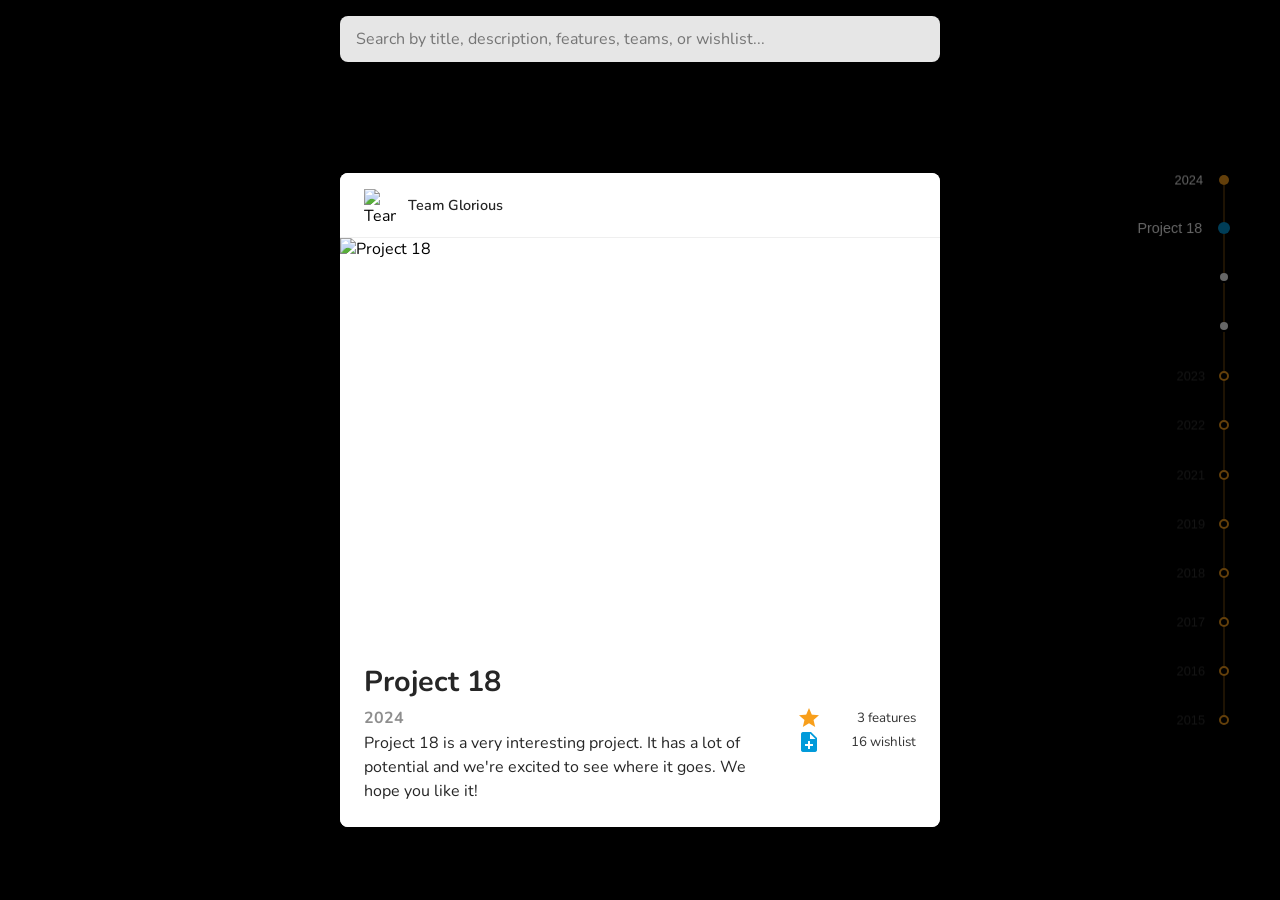
==== commit 471e70f3: "Updates" ====
--- a/index.html
+++ b/index.html
@@ -4,20 +4,22 @@
     <meta charset="utf-8" />
     <meta name="viewport" content="width=device-width, initial-scale=1" />
     
-		<link href="./_app/immutable/assets/2.DR2ooEV1.css" rel="stylesheet">
-		<link rel="modulepreload" href="./_app/immutable/entry/start.yQ0Zn6o1.js">
-		<link rel="modulepreload" href="./_app/immutable/chunks/DRlhQYJe.js">
-		<link rel="modulepreload" href="./_app/immutable/chunks/IzBXGBAU.js">
-		<link rel="modulepreload" href="./_app/immutable/chunks/CisdJSqo.js">
-		<link rel="modulepreload" href="./_app/immutable/chunks/8AIisd1B.js">
-		<link rel="modulepreload" href="./_app/immutable/entry/app.C6O5eKnf.js">
-		<link rel="modulepreload" href="./_app/immutable/chunks/DQSdz0le.js">
-		<link rel="modulepreload" href="./_app/immutable/chunks/BuSb8nyt.js">
-		<link rel="modulepreload" href="./_app/immutable/chunks/Dui2HwBD.js">
-		<link rel="modulepreload" href="./_app/immutable/nodes/0.BDN2TZYh.js">
-		<link rel="modulepreload" href="./_app/immutable/nodes/2.GK67kkYH.js">
-		<link rel="modulepreload" href="./_app/immutable/chunks/CnhSdETM.js">
-		<link rel="modulepreload" href="./_app/immutable/chunks/Dq9QsnMz.js">
+		<link href="./_app/immutable/assets/2.CwXin0o4.css" rel="stylesheet">
+		<link rel="modulepreload" href="./_app/immutable/entry/start.DyG0isV4.js">
+		<link rel="modulepreload" href="./_app/immutable/chunks/DqmUP08T.js">
+		<link rel="modulepreload" href="./_app/immutable/chunks/Cx7wAlNR.js">
+		<link rel="modulepreload" href="./_app/immutable/chunks/a-DFUVX_.js">
+		<link rel="modulepreload" href="./_app/immutable/chunks/CS4YWVZ1.js">
+		<link rel="modulepreload" href="./_app/immutable/entry/app.v2SBE-PC.js">
+		<link rel="modulepreload" href="./_app/immutable/chunks/DnPtvD_9.js">
+		<link rel="modulepreload" href="./_app/immutable/chunks/Dx8n5drT.js">
+		<link rel="modulepreload" href="./_app/immutable/chunks/DxmY4mSQ.js">
+		<link rel="modulepreload" href="./_app/immutable/chunks/vwyV38pM.js">
+		<link rel="modulepreload" href="./_app/immutable/nodes/0.CTiiU_Kg.js">
+		<link rel="modulepreload" href="./_app/immutable/nodes/2.HZ-X6iau.js">
+		<link rel="modulepreload" href="./_app/immutable/chunks/DyXDPfaU.js">
+		<link rel="modulepreload" href="./_app/immutable/chunks/BpKejmem.js">
+		<link rel="modulepreload" href="./_app/immutable/chunks/DJ85Lf0j.js">
     <link
       rel="stylesheet"
       href="https://fonts.googleapis.com/css2?family=Material+Symbols+Rounded:opsz,wght,FILL,GRAD@24,400,0,0"
@@ -43,19 +45,19 @@
     />
   </head>
   <body>
-    <div><!--[--><!--[--><!----><!----><div class="search-wrapper svelte-egryol"><div class="search-container svelte-egryol"><input type="text" class="search-input svelte-egryol" placeholder="Search by title, description, features, teams, or wishlist..." value=""> <!--[!--><!--]--></div></div><!----> <div style="--bg-color: rgb(0, 0, 0);" class="gallery-container svelte-1wf5hht"><!--[!--><!--[!--><div class="loading svelte-1wf5hht">Loading...</div><!--]--><!--]--></div> <!--[!--><!--]--><!----><!----><!----><!--]--> <!--[!--><!--]--><!--]-->
+    <div><!--[--><!--[--><!----><!----><div class="search-wrapper svelte-1w60lmd"><div class="search-container svelte-1w60lmd"><input type="text" class="search-input svelte-1w60lmd" placeholder="Search by title, description, features, teams, or wishlist..." value=""> <!--[!--><!--]--></div></div><!----> <div style="--bg-color: rgb(0, 0, 0);" class="gallery-container svelte-1wf5hht"><!--[!--><!--[!--><div class="loading svelte-1wf5hht">Loading...</div><!--]--><!--]--></div> <!--[!--><!--]--><!----><!----><!----><!--]--> <!--[!--><!--]--><!--]-->
 			
 			<script>
 				{
-					__sveltekit_1c2q3aw = {
+					__sveltekit_3gi3zy = {
 						base: new URL(".", location).pathname.slice(0, -1)
 					};
 
 					const element = document.currentScript.parentElement;
 
 					Promise.all([
-						import("./_app/immutable/entry/start.yQ0Zn6o1.js"),
-						import("./_app/immutable/entry/app.C6O5eKnf.js")
+						import("./_app/immutable/entry/start.DyG0isV4.js"),
+						import("./_app/immutable/entry/app.v2SBE-PC.js")
 					]).then(([kit, app]) => {
 						kit.start(app, element, {
 							node_ids: [0, 2],
--- a/_app/immutable/assets/2.CwXin0o4.css
+++ b/_app/immutable/assets/2.CwXin0o4.css
@@ -0,0 +1 @@
+@import"https://fonts.googleapis.com/icon?family=Material+Icons";.timeline-wrapper.svelte-1w5cvtr{position:fixed;right:40px;top:50%;transform:translateY(-50%);height:calc(60vh + 30px);width:32px;z-index:4;opacity:.4;transition:opacity .4s ease;background:transparent;-webkit-backdrop-filter:blur(6px);backdrop-filter:blur(6px);border-radius:10px;cursor:ns-resize}.timeline-wrapper.svelte-1w5cvtr:hover{opacity:1}@media (max-width: 768px){.timeline-wrapper.svelte-1w5cvtr{right:auto;left:20px;width:24px}}.timeline.svelte-1w5cvtr{position:absolute;top:10px;bottom:20px;width:100%;display:flex;flex-direction:column;align-items:center}.timeline-dot.svelte-1w5cvtr,.timeline-year-dot.svelte-1w5cvtr{position:absolute;border:none;border-radius:50%;cursor:pointer;padding:0;left:50%;transform:translate(-50%);transition:all .3s ease}.timeline-dot.svelte-1w5cvtr{width:8px;height:8px;background:#fff;z-index:1;opacity:1;transition:all .3s ease,opacity .3s ease}.timeline-year-dot.svelte-1w5cvtr{width:10px;height:10px;background:rgba(var(--color-orange),1);z-index:2}.timeline-year-dot.svelte-1w5cvtr:not(.active){background:transparent;border:2px solid rgba(var(--color-orange),1)}.timeline-dot.svelte-1w5cvtr:hover,.timeline-dot.active.svelte-1w5cvtr{transform:translate(-50%) scale(1.5);background:rgb(var(--color-blue))}.timeline-title.svelte-1w5cvtr,.timeline-year-label.svelte-1w5cvtr{position:absolute;right:100%;top:50%;transform:translateY(-50%);color:#fff;font-size:.8rem;white-space:nowrap;background:transparent;-webkit-backdrop-filter:blur(6px);backdrop-filter:blur(6px);padding:4px 16px 4px 12px;border-radius:4px;text-align:right;transition:all .3s ease}@media (max-width: 768px){.timeline-title.svelte-1w5cvtr,.timeline-year-label.svelte-1w5cvtr{display:none;right:auto;left:calc(100% + 24px);text-align:left;padding-right:12px;padding-left:16px}}.timeline-title.svelte-1w5cvtr{opacity:0;pointer-events:none;transform:translateY(-50%) scale(.75);padding:4px 3px}.timeline-year-label.svelte-1w5cvtr{opacity:.2;cursor:pointer;pointer-events:auto}.timeline-title.svelte-1w5cvtr:hover,.timeline-year-label.svelte-1w5cvtr:hover{transform:translateY(-50%) translate(5px)}.timeline-year-label.svelte-1w5cvtr:hover{opacity:.8}.timeline-year-label.visible.svelte-1w5cvtr{opacity:1}.timeline-dot.svelte-1w5cvtr:hover .timeline-title:where(.svelte-1w5cvtr),.timeline-dot.active.svelte-1w5cvtr .timeline-title:where(.svelte-1w5cvtr),.timeline-year-label.visible.svelte-1w5cvtr{opacity:1}.timeline-connector.svelte-1w5cvtr{position:absolute;left:50%;transform:translate(-50%);width:2px;background:rgba(var(--color-orange),.3);z-index:0}:root{--color-blue: 0, 154, 218;--color-orange: 248, 159, 27;--color-red: 234, 67, 53;--color-green: 148, 192, 62 }span.material-icons.features.svelte-8exjvo{color:rgb(var(--color-orange))}span.material-icons.wishlist.svelte-8exjvo{color:rgb(var(--color-blue))}.gallery-item.svelte-8exjvo{font-family:Nunito,serif;position:absolute;top:80px;left:10%;width:80%;height:calc(100% - 60px);transform:translateY(calc(100% * var(--offset, var(--initial-offset, 0))));transition:transform .5s cubic-bezier(.4,0,.2,1);will-change:transform;contain:content;display:flex;justify-content:center;align-items:center;box-sizing:border-box}@media (max-width: 768px){.gallery-item.svelte-8exjvo{padding-bottom:32px;top:70px;height:calc(100% - 80px)}}.content-container.right-content-shown.svelte-8exjvo>.left-content:where(.svelte-8exjvo){width:60%}.content-container.right-content-shown.svelte-8exjvo>.right-content:where(.svelte-8exjvo){width:40%}.left-content.svelte-8exjvo{width:100%;background-color:#fff;transition:width .3s ease;border-top-right-radius:8px;border-bottom-right-radius:8px;max-width:600px}@media (max-width: 768px){.left-content.svelte-8exjvo{border-top-right-radius:8px;border-bottom-right-radius:8px}}.right-content.svelte-8exjvo{width:0;background-color:#fff;border-radius:0 8px 8px 0;max-height:100%;max-width:400px}.right-content-header.svelte-8exjvo{display:flex;align-items:center;padding:1rem 1.5rem;border-bottom:1px solid #efefef;min-height:32px;padding-left:0}button.collapse-button.svelte-8exjvo{background:unset;border:unset;padding:unset;margin:unset;color:unset;outline:unset;cursor:pointer}.right-content-scrollable.svelte-8exjvo{max-height:calc(100% - 6rem);overflow-y:auto;padding:1rem 1.5rem;margin:0}.content-container.svelte-8exjvo{width:100%;max-width:600px;background-color:#fff;border-radius:8px;overflow:hidden;display:flex;flex-direction:row;transition:max-width .3s ease;max-height:700px}.content-container.svelte-8exjvo.right-content-shown{max-width:1000px}@media (max-width: 768px){.content-container.svelte-8exjvo{transform:scale(.9)}}.gallery-image.svelte-8exjvo{width:100%;height:400px;object-fit:cover;position:relative;display:block;max-height:400px}@media (max-width: 768px){.gallery-image.svelte-8exjvo{height:300px}}.item-details.svelte-8exjvo{display:flex;flex-direction:column;position:relative;z-index:2;color:#333;text-align:left;padding:1.5rem;width:100%;box-sizing:border-box}@media (max-width: 768px){.item-details.svelte-8exjvo{padding:1rem}}.details-full-width.svelte-8exjvo{width:100%;margin-bottom:.1rem}.details-horizontal.svelte-8exjvo{display:flex;width:100%}.details-left.svelte-8exjvo,.details-right.svelte-8exjvo{display:flex;flex-direction:column}.details-left.svelte-8exjvo{flex:7;padding-right:1rem}.description.svelte-8exjvo{max-height:117px;overflow-y:auto;-webkit-overflow-scrolling:touch;overscroll-behavior:contain;touch-action:pan-y;position:relative}.details-right.svelte-8exjvo{flex:2;text-align:right}.details-right.svelte-8exjvo button:where(.svelte-8exjvo){font-family:Nunito,serif;background:unset;border:unset;padding:unset;margin:unset;color:unset;outline:unset;display:flex;align-items:center;justify-content:flex-end;cursor:pointer}.details-right.svelte-8exjvo button:where(.svelte-8exjvo) span:where(.svelte-8exjvo):nth-child(1){margin-right:auto}@media (max-width: 768px){.details-right.svelte-8exjvo{padding-left:0}}.team-info.svelte-8exjvo{display:flex;align-items:center;padding:1rem 1.5rem;border-bottom:1px solid #efefef}@media (max-width: 768px){.team-info.svelte-8exjvo{padding:.75rem 1rem}}.team-logo.svelte-8exjvo{width:32px;height:32px;margin-right:.75rem;object-fit:contain}.team-name.svelte-8exjvo{font-size:.9rem;font-weight:600;color:#262626}h2.svelte-8exjvo{margin:0 0 .2rem;font-size:1.8rem;color:#262626}@media (max-width: 768px){h2.svelte-8exjvo{font-size:1.4rem}}p.svelte-8exjvo{margin:0;font-size:1rem;line-height:1.5;color:#262626}@media (max-width: 768px){p.svelte-8exjvo{font-size:.9rem}}.year.svelte-8exjvo{font-size:1rem;font-weight:700;margin:0 0 .1rem;color:#8e8e8e}.item-title.svelte-8exjvo{width:100%}.material-icons.svelte-8exjvo{vertical-align:middle;margin-right:.25rem}.bottom-content.svelte-8exjvo{padding:0;height:0;max-height:0}.bottom-content.svelte-8exjvo.show-bottom-content{height:180px;max-height:180px;padding:1rem;box-sizing:border-box}.bottom-content.svelte-8exjvo.show-bottom-content ul.bottom-content-scrollable:where(.svelte-8exjvo){padding:1rem 0 0 1.5rem;margin:0;overflow-y:auto;max-height:calc(100% - 2rem);margin:1rem 0 0;padding:0 0 0 1.5rem}.bottom-content.svelte-8exjvo .bottom-content-header:where(.svelte-8exjvo){display:flex;align-items:center}.bottom-content-scrollable.svelte-8exjvo{-webkit-overflow-scrolling:touch;overscroll-behavior:contain;touch-action:pan-y;position:relative;height:calc(100% - 3rem);overflow-y:auto;padding:1rem 1rem 2rem 2rem;margin:0;list-style-position:outside}@media (max-width: 1100px){.full-item-field-detail.svelte-8exjvo{display:none}}.search-wrapper.svelte-1w60lmd{position:fixed;top:1rem;left:10%;width:80%;z-index:1000;display:flex;justify-content:center}.search-container.svelte-1w60lmd{width:100%;max-width:600px;transition:max-width .3s ease;position:relative}.clear-button.svelte-1w60lmd{position:absolute;right:.5rem;top:50%;transform:translateY(-50%);background:transparent;border:none;padding:.5rem;cursor:pointer;color:#666;display:flex;align-items:center;justify-content:center;border-radius:50%;transition:all .2s ease}.clear-button.svelte-1w60lmd:hover{background:#0000000d;color:#333}.search-input.svelte-1w60lmd{width:100%;padding:.75rem 2.5rem .75rem 1rem;border:none;border-radius:8px;background:#ffffffe6;backdrop-filter:blur(10px);-webkit-backdrop-filter:blur(10px);font-family:Nunito,sans-serif;font-size:1rem;color:#262626;box-shadow:0 2px 8px #0000001a;transition:all .3s ease;box-sizing:border-box}.search-input.svelte-1w60lmd:focus{outline:none;background:#fff;box-shadow:0 4px 12px #00000026}.results-counter.svelte-1w60lmd{position:absolute;left:0;right:0;text-align:center;color:#ffffffe6;font-size:.9rem;font-family:Nunito,sans-serif;text-shadow:0 1px 2px rgba(0,0,0,.2);margin-top:.25rem;text-align:right;padding:.5rem 0 .5rem .5rem}.results-counter.no-results.svelte-1w60lmd{color:#ffc8c8e6}@media (max-width: 768px){.search-wrapper.svelte-1w60lmd{transform:scale(.9)}.results-counter.svelte-1w60lmd{font-size:.8rem;padding:.3rem 0 .3rem .3rem}}.nav-button.svelte-14p76ej{position:fixed;left:50%;transform:translate(-50%);z-index:3;background:transparent;border:none;color:#fff;padding:1rem;font-size:48px;cursor:pointer;width:80px;height:80px;display:flex;align-items:center;justify-content:center}.nav-button.svelte-14p76ej:hover{background:transparent}.prev.svelte-14p76ej{top:70px}.next.svelte-14p76ej{bottom:60px}@media (max-width: 768px){.nav-button.svelte-14p76ej{left:auto;right:5px;transform:none;width:36px;height:36px;font-size:36px;padding:.5em}.prev.svelte-14p76ej{top:30%}.next.svelte-14p76ej{bottom:30%}}.material-symbols-rounded.svelte-14p76ej{font-variation-settings:"FILL" 0,"wght" 400,"GRAD" 0,"opsz" 48;font-size:inherit}.gallery-container.svelte-1wf5hht{width:100%;height:100vh;position:relative;overflow:hidden;touch-action:none;background:var(--bg-color);transition:background-color .5s ease-in-out}.background.svelte-1wf5hht{position:absolute;top:0;left:0;width:100%;height:100%;background-image:var(--bg-image);background-size:cover;background-position:center;z-index:0;transition:background-image .5s ease-in-out}.background.svelte-1wf5hht:before{content:"";position:absolute;top:0;right:0;bottom:0;left:0;background:linear-gradient(180deg,#0000001a,#000);backdrop-filter:blur(10px);-webkit-backdrop-filter:blur(10px)}html{scroll-snap-type:y mandatory;overflow-y:scroll}body{margin:0;padding:0}.loading.svelte-1wf5hht{position:absolute;top:50%;left:50%;transform:translate(-50%,-50%);color:#fff;font-size:1.2rem}.no-results.svelte-1wf5hht{position:absolute;top:50%;left:50%;transform:translate(-50%,-50%);color:#fff;font-size:1.2rem;text-align:center}
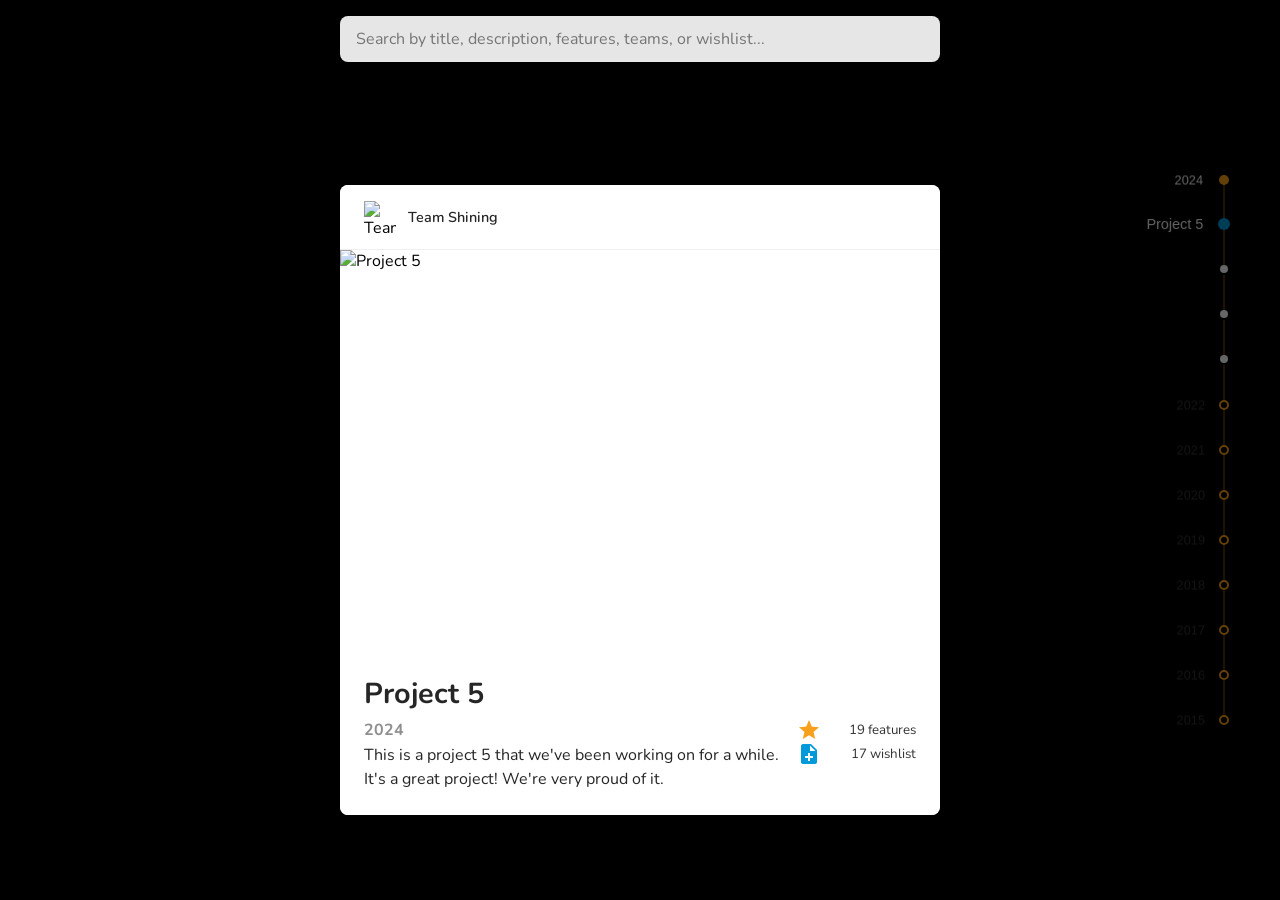
==== commit 21dacb51: "Updates" ====
--- a/index.html
+++ b/index.html
@@ -5,21 +5,19 @@
     <meta name="viewport" content="width=device-width, initial-scale=1" />
     
 		<link href="./_app/immutable/assets/2.CwXin0o4.css" rel="stylesheet">
-		<link rel="modulepreload" href="./_app/immutable/entry/start.DyG0isV4.js">
-		<link rel="modulepreload" href="./_app/immutable/chunks/DqmUP08T.js">
-		<link rel="modulepreload" href="./_app/immutable/chunks/Cx7wAlNR.js">
-		<link rel="modulepreload" href="./_app/immutable/chunks/a-DFUVX_.js">
-		<link rel="modulepreload" href="./_app/immutable/chunks/CS4YWVZ1.js">
-		<link rel="modulepreload" href="./_app/immutable/entry/app.v2SBE-PC.js">
-		<link rel="modulepreload" href="./_app/immutable/chunks/DnPtvD_9.js">
-		<link rel="modulepreload" href="./_app/immutable/chunks/Dx8n5drT.js">
-		<link rel="modulepreload" href="./_app/immutable/chunks/DxmY4mSQ.js">
-		<link rel="modulepreload" href="./_app/immutable/chunks/vwyV38pM.js">
-		<link rel="modulepreload" href="./_app/immutable/nodes/0.CTiiU_Kg.js">
-		<link rel="modulepreload" href="./_app/immutable/nodes/2.HZ-X6iau.js">
-		<link rel="modulepreload" href="./_app/immutable/chunks/DyXDPfaU.js">
-		<link rel="modulepreload" href="./_app/immutable/chunks/BpKejmem.js">
-		<link rel="modulepreload" href="./_app/immutable/chunks/DJ85Lf0j.js">
+		<link rel="modulepreload" href="./_app/immutable/entry/start.htaS7g3N.js">
+		<link rel="modulepreload" href="./_app/immutable/chunks/BMMn5ugr.js">
+		<link rel="modulepreload" href="./_app/immutable/chunks/VL8MpIO_.js">
+		<link rel="modulepreload" href="./_app/immutable/chunks/BZmdOt4y.js">
+		<link rel="modulepreload" href="./_app/immutable/chunks/mbmoPAFu.js">
+		<link rel="modulepreload" href="./_app/immutable/entry/app.DIMCYw4s.js">
+		<link rel="modulepreload" href="./_app/immutable/chunks/D_eOpTIY.js">
+		<link rel="modulepreload" href="./_app/immutable/chunks/CiFiJVfB.js">
+		<link rel="modulepreload" href="./_app/immutable/chunks/Vv70UD7Q.js">
+		<link rel="modulepreload" href="./_app/immutable/nodes/0.C5JPj23R.js">
+		<link rel="modulepreload" href="./_app/immutable/nodes/2.BD4JOvCi.js">
+		<link rel="modulepreload" href="./_app/immutable/chunks/BMcNzRdg.js">
+		<link rel="modulepreload" href="./_app/immutable/chunks/cYOMHcV9.js">
     <link
       rel="stylesheet"
       href="https://fonts.googleapis.com/css2?family=Material+Symbols+Rounded:opsz,wght,FILL,GRAD@24,400,0,0"
@@ -49,15 +47,15 @@
 			
 			<script>
 				{
-					__sveltekit_3gi3zy = {
+					__sveltekit_1rbfqt8 = {
 						base: new URL(".", location).pathname.slice(0, -1)
 					};
 
 					const element = document.currentScript.parentElement;
 
 					Promise.all([
-						import("./_app/immutable/entry/start.DyG0isV4.js"),
-						import("./_app/immutable/entry/app.v2SBE-PC.js")
+						import("./_app/immutable/entry/start.htaS7g3N.js"),
+						import("./_app/immutable/entry/app.DIMCYw4s.js")
 					]).then(([kit, app]) => {
 						kit.start(app, element, {
 							node_ids: [0, 2],
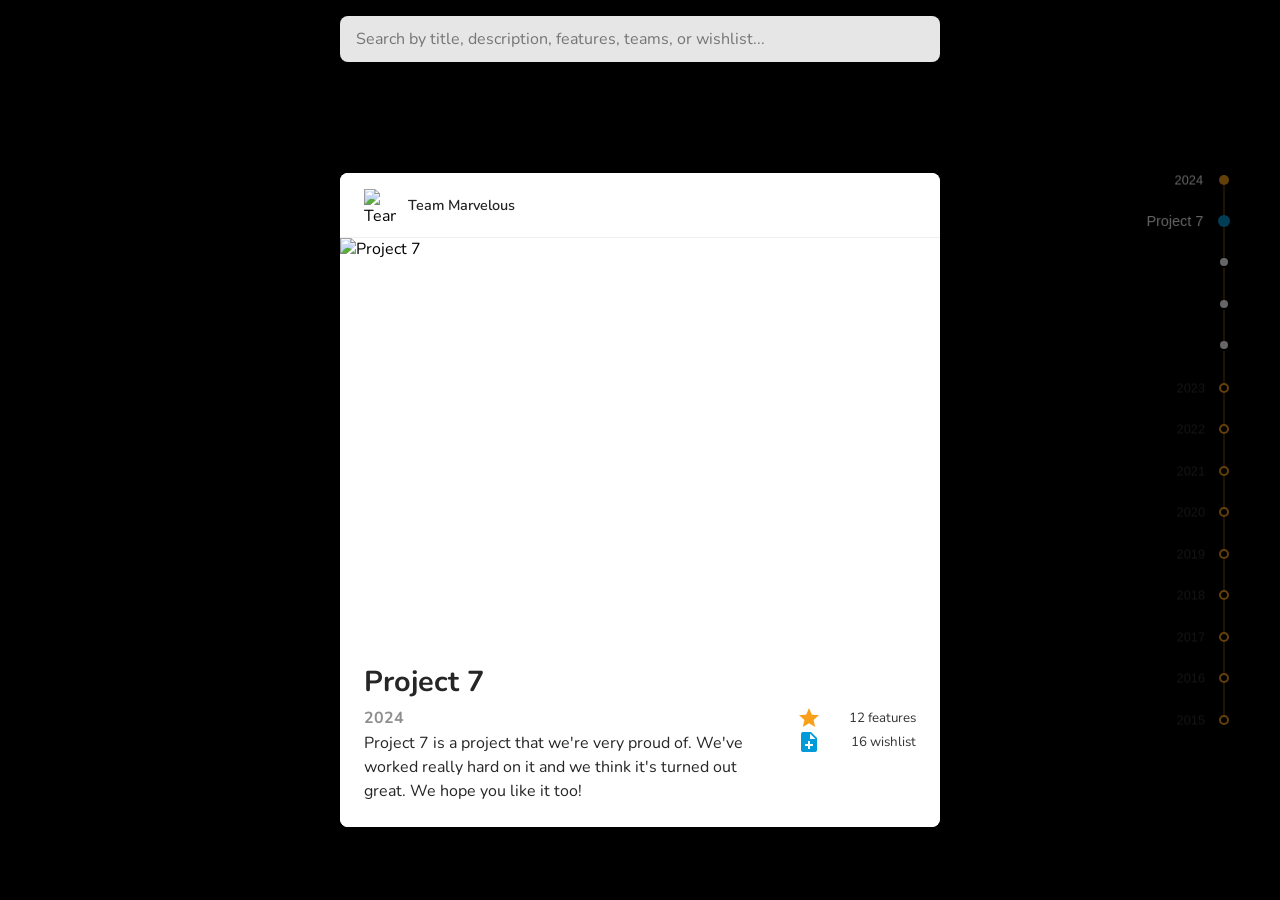
==== commit e260210d: "Updates" ====
--- a/index.html
+++ b/index.html
@@ -5,17 +5,17 @@
     <meta name="viewport" content="width=device-width, initial-scale=1" />
     
 		<link href="./_app/immutable/assets/2.CwXin0o4.css" rel="stylesheet">
-		<link rel="modulepreload" href="./_app/immutable/entry/start.htaS7g3N.js">
-		<link rel="modulepreload" href="./_app/immutable/chunks/BMMn5ugr.js">
+		<link rel="modulepreload" href="./_app/immutable/entry/start.C82PFWEZ.js">
+		<link rel="modulepreload" href="./_app/immutable/chunks/CminizGe.js">
 		<link rel="modulepreload" href="./_app/immutable/chunks/VL8MpIO_.js">
-		<link rel="modulepreload" href="./_app/immutable/chunks/BZmdOt4y.js">
+		<link rel="modulepreload" href="./_app/immutable/chunks/D5m_h3rE.js">
 		<link rel="modulepreload" href="./_app/immutable/chunks/mbmoPAFu.js">
-		<link rel="modulepreload" href="./_app/immutable/entry/app.DIMCYw4s.js">
+		<link rel="modulepreload" href="./_app/immutable/entry/app.BhYp9n1F.js">
 		<link rel="modulepreload" href="./_app/immutable/chunks/D_eOpTIY.js">
 		<link rel="modulepreload" href="./_app/immutable/chunks/CiFiJVfB.js">
 		<link rel="modulepreload" href="./_app/immutable/chunks/Vv70UD7Q.js">
 		<link rel="modulepreload" href="./_app/immutable/nodes/0.C5JPj23R.js">
-		<link rel="modulepreload" href="./_app/immutable/nodes/2.BD4JOvCi.js">
+		<link rel="modulepreload" href="./_app/immutable/nodes/2.CJBtpMmB.js">
 		<link rel="modulepreload" href="./_app/immutable/chunks/BMcNzRdg.js">
 		<link rel="modulepreload" href="./_app/immutable/chunks/cYOMHcV9.js">
     <link
@@ -47,15 +47,15 @@
 			
 			<script>
 				{
-					__sveltekit_1rbfqt8 = {
+					__sveltekit_itnzx4 = {
 						base: new URL(".", location).pathname.slice(0, -1)
 					};
 
 					const element = document.currentScript.parentElement;
 
 					Promise.all([
-						import("./_app/immutable/entry/start.htaS7g3N.js"),
-						import("./_app/immutable/entry/app.DIMCYw4s.js")
+						import("./_app/immutable/entry/start.C82PFWEZ.js"),
+						import("./_app/immutable/entry/app.BhYp9n1F.js")
 					]).then(([kit, app]) => {
 						kit.start(app, element, {
 							node_ids: [0, 2],
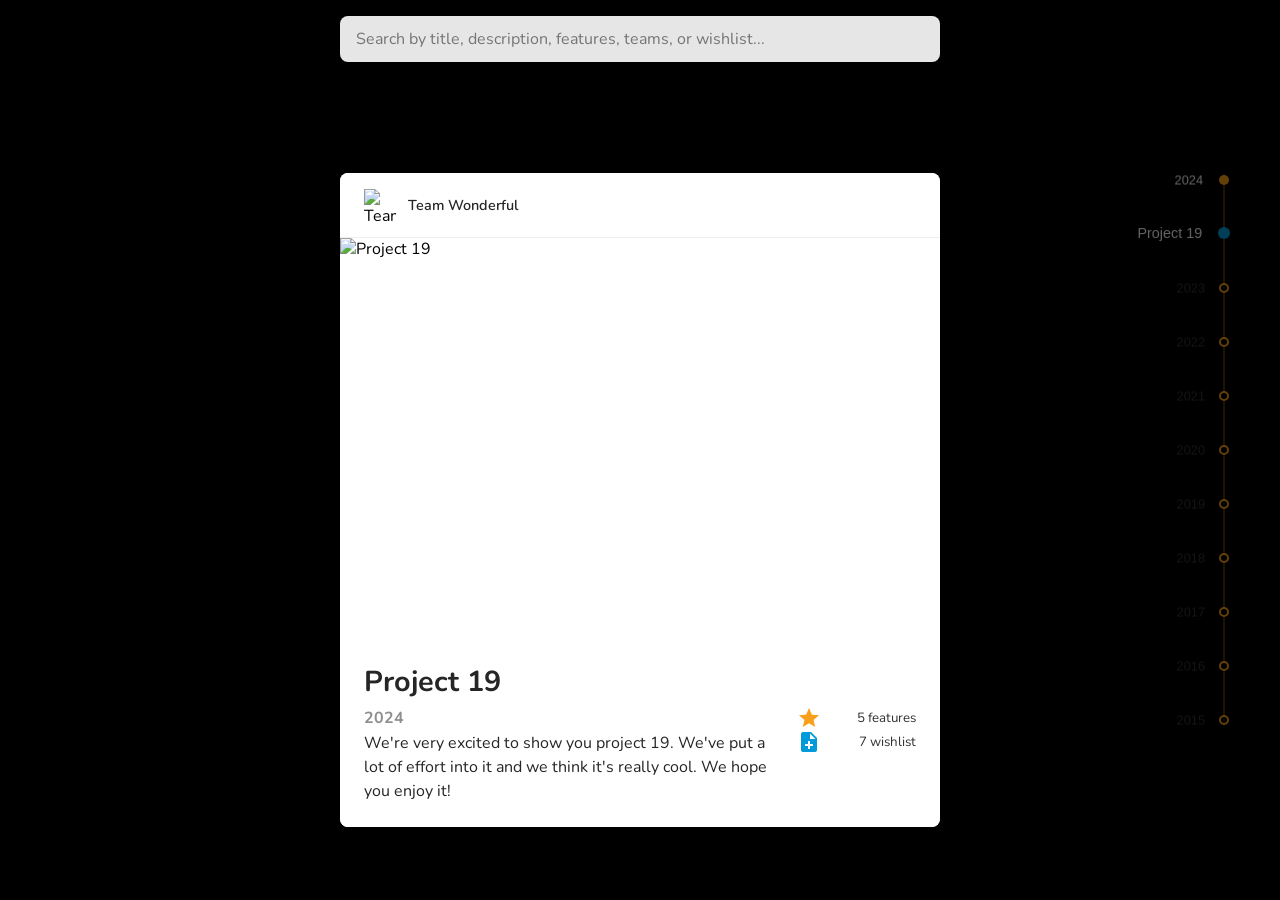
==== commit 6b6aa142: "Updates" ====
--- a/index.html
+++ b/index.html
@@ -5,17 +5,17 @@
     <meta name="viewport" content="width=device-width, initial-scale=1" />
     
 		<link href="./_app/immutable/assets/2.CwXin0o4.css" rel="stylesheet">
-		<link rel="modulepreload" href="./_app/immutable/entry/start.C82PFWEZ.js">
-		<link rel="modulepreload" href="./_app/immutable/chunks/CminizGe.js">
+		<link rel="modulepreload" href="./_app/immutable/entry/start.CwZ57Y8W.js">
+		<link rel="modulepreload" href="./_app/immutable/chunks/BqjvLzUc.js">
 		<link rel="modulepreload" href="./_app/immutable/chunks/VL8MpIO_.js">
-		<link rel="modulepreload" href="./_app/immutable/chunks/D5m_h3rE.js">
+		<link rel="modulepreload" href="./_app/immutable/chunks/CHv2LK5B.js">
 		<link rel="modulepreload" href="./_app/immutable/chunks/mbmoPAFu.js">
-		<link rel="modulepreload" href="./_app/immutable/entry/app.BhYp9n1F.js">
+		<link rel="modulepreload" href="./_app/immutable/entry/app.DkEUEzv6.js">
 		<link rel="modulepreload" href="./_app/immutable/chunks/D_eOpTIY.js">
 		<link rel="modulepreload" href="./_app/immutable/chunks/CiFiJVfB.js">
 		<link rel="modulepreload" href="./_app/immutable/chunks/Vv70UD7Q.js">
 		<link rel="modulepreload" href="./_app/immutable/nodes/0.C5JPj23R.js">
-		<link rel="modulepreload" href="./_app/immutable/nodes/2.CJBtpMmB.js">
+		<link rel="modulepreload" href="./_app/immutable/nodes/2.BedJf6ci.js">
 		<link rel="modulepreload" href="./_app/immutable/chunks/BMcNzRdg.js">
 		<link rel="modulepreload" href="./_app/immutable/chunks/cYOMHcV9.js">
     <link
@@ -47,15 +47,15 @@
 			
 			<script>
 				{
-					__sveltekit_itnzx4 = {
+					__sveltekit_1mcj41m = {
 						base: new URL(".", location).pathname.slice(0, -1)
 					};
 
 					const element = document.currentScript.parentElement;
 
 					Promise.all([
-						import("./_app/immutable/entry/start.C82PFWEZ.js"),
-						import("./_app/immutable/entry/app.BhYp9n1F.js")
+						import("./_app/immutable/entry/start.CwZ57Y8W.js"),
+						import("./_app/immutable/entry/app.DkEUEzv6.js")
 					]).then(([kit, app]) => {
 						kit.start(app, element, {
 							node_ids: [0, 2],
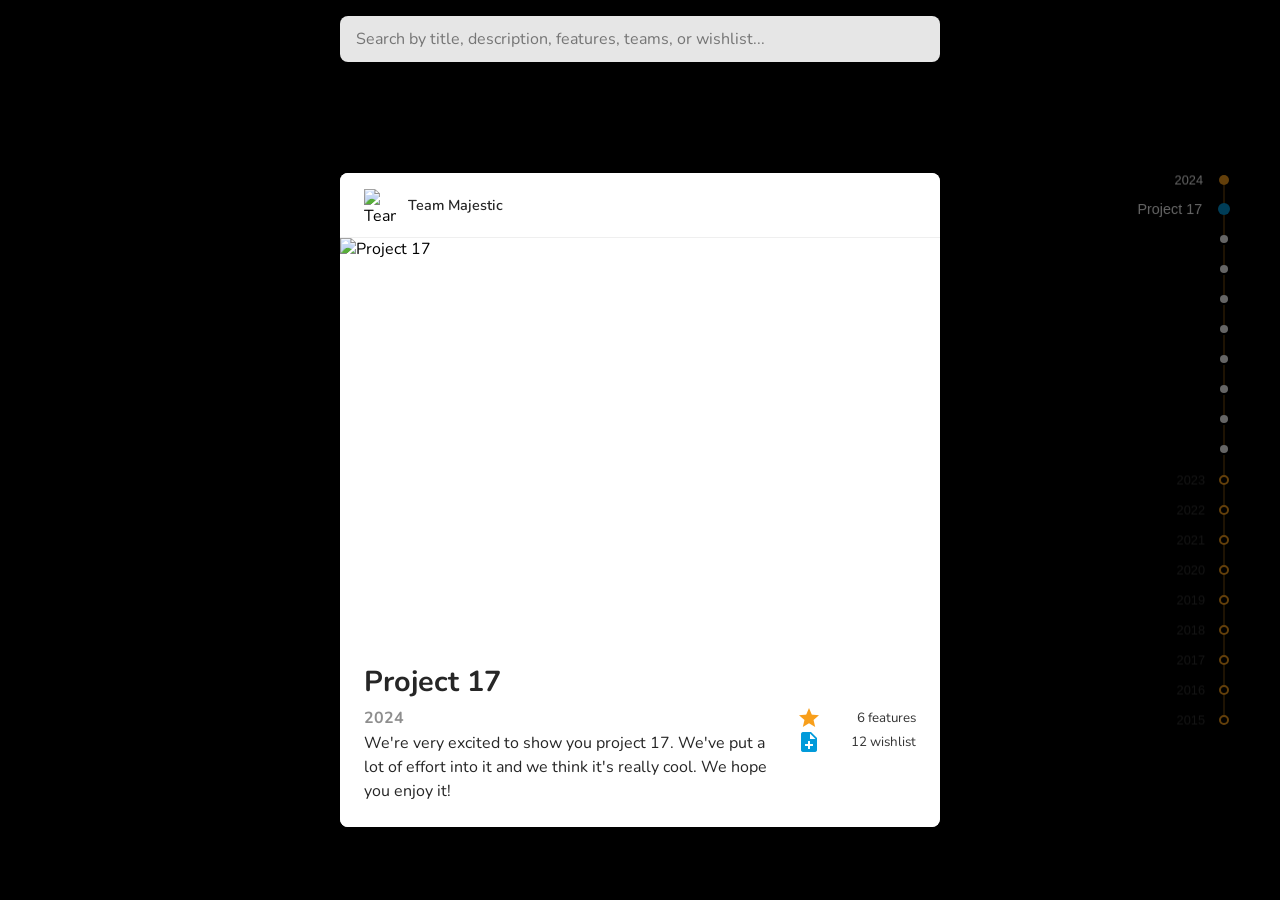
==== commit 3bcb66db: "Updates" ====
--- a/index.html
+++ b/index.html
@@ -5,17 +5,17 @@
     <meta name="viewport" content="width=device-width, initial-scale=1" />
     
 		<link href="./_app/immutable/assets/2.CwXin0o4.css" rel="stylesheet">
-		<link rel="modulepreload" href="./_app/immutable/entry/start.CwZ57Y8W.js">
-		<link rel="modulepreload" href="./_app/immutable/chunks/BqjvLzUc.js">
+		<link rel="modulepreload" href="./_app/immutable/entry/start.CPMUSMCa.js">
+		<link rel="modulepreload" href="./_app/immutable/chunks/CaacCiMY.js">
 		<link rel="modulepreload" href="./_app/immutable/chunks/VL8MpIO_.js">
-		<link rel="modulepreload" href="./_app/immutable/chunks/CHv2LK5B.js">
+		<link rel="modulepreload" href="./_app/immutable/chunks/5gCmhVpu.js">
 		<link rel="modulepreload" href="./_app/immutable/chunks/mbmoPAFu.js">
-		<link rel="modulepreload" href="./_app/immutable/entry/app.DkEUEzv6.js">
+		<link rel="modulepreload" href="./_app/immutable/entry/app.CwLY_Lmb.js">
 		<link rel="modulepreload" href="./_app/immutable/chunks/D_eOpTIY.js">
 		<link rel="modulepreload" href="./_app/immutable/chunks/CiFiJVfB.js">
 		<link rel="modulepreload" href="./_app/immutable/chunks/Vv70UD7Q.js">
 		<link rel="modulepreload" href="./_app/immutable/nodes/0.C5JPj23R.js">
-		<link rel="modulepreload" href="./_app/immutable/nodes/2.BedJf6ci.js">
+		<link rel="modulepreload" href="./_app/immutable/nodes/2.BWhf6HwN.js">
 		<link rel="modulepreload" href="./_app/immutable/chunks/BMcNzRdg.js">
 		<link rel="modulepreload" href="./_app/immutable/chunks/cYOMHcV9.js">
     <link
@@ -47,15 +47,15 @@
 			
 			<script>
 				{
-					__sveltekit_1mcj41m = {
+					__sveltekit_dv1qgv = {
 						base: new URL(".", location).pathname.slice(0, -1)
 					};
 
 					const element = document.currentScript.parentElement;
 
 					Promise.all([
-						import("./_app/immutable/entry/start.CwZ57Y8W.js"),
-						import("./_app/immutable/entry/app.DkEUEzv6.js")
+						import("./_app/immutable/entry/start.CPMUSMCa.js"),
+						import("./_app/immutable/entry/app.CwLY_Lmb.js")
 					]).then(([kit, app]) => {
 						kit.start(app, element, {
 							node_ids: [0, 2],
